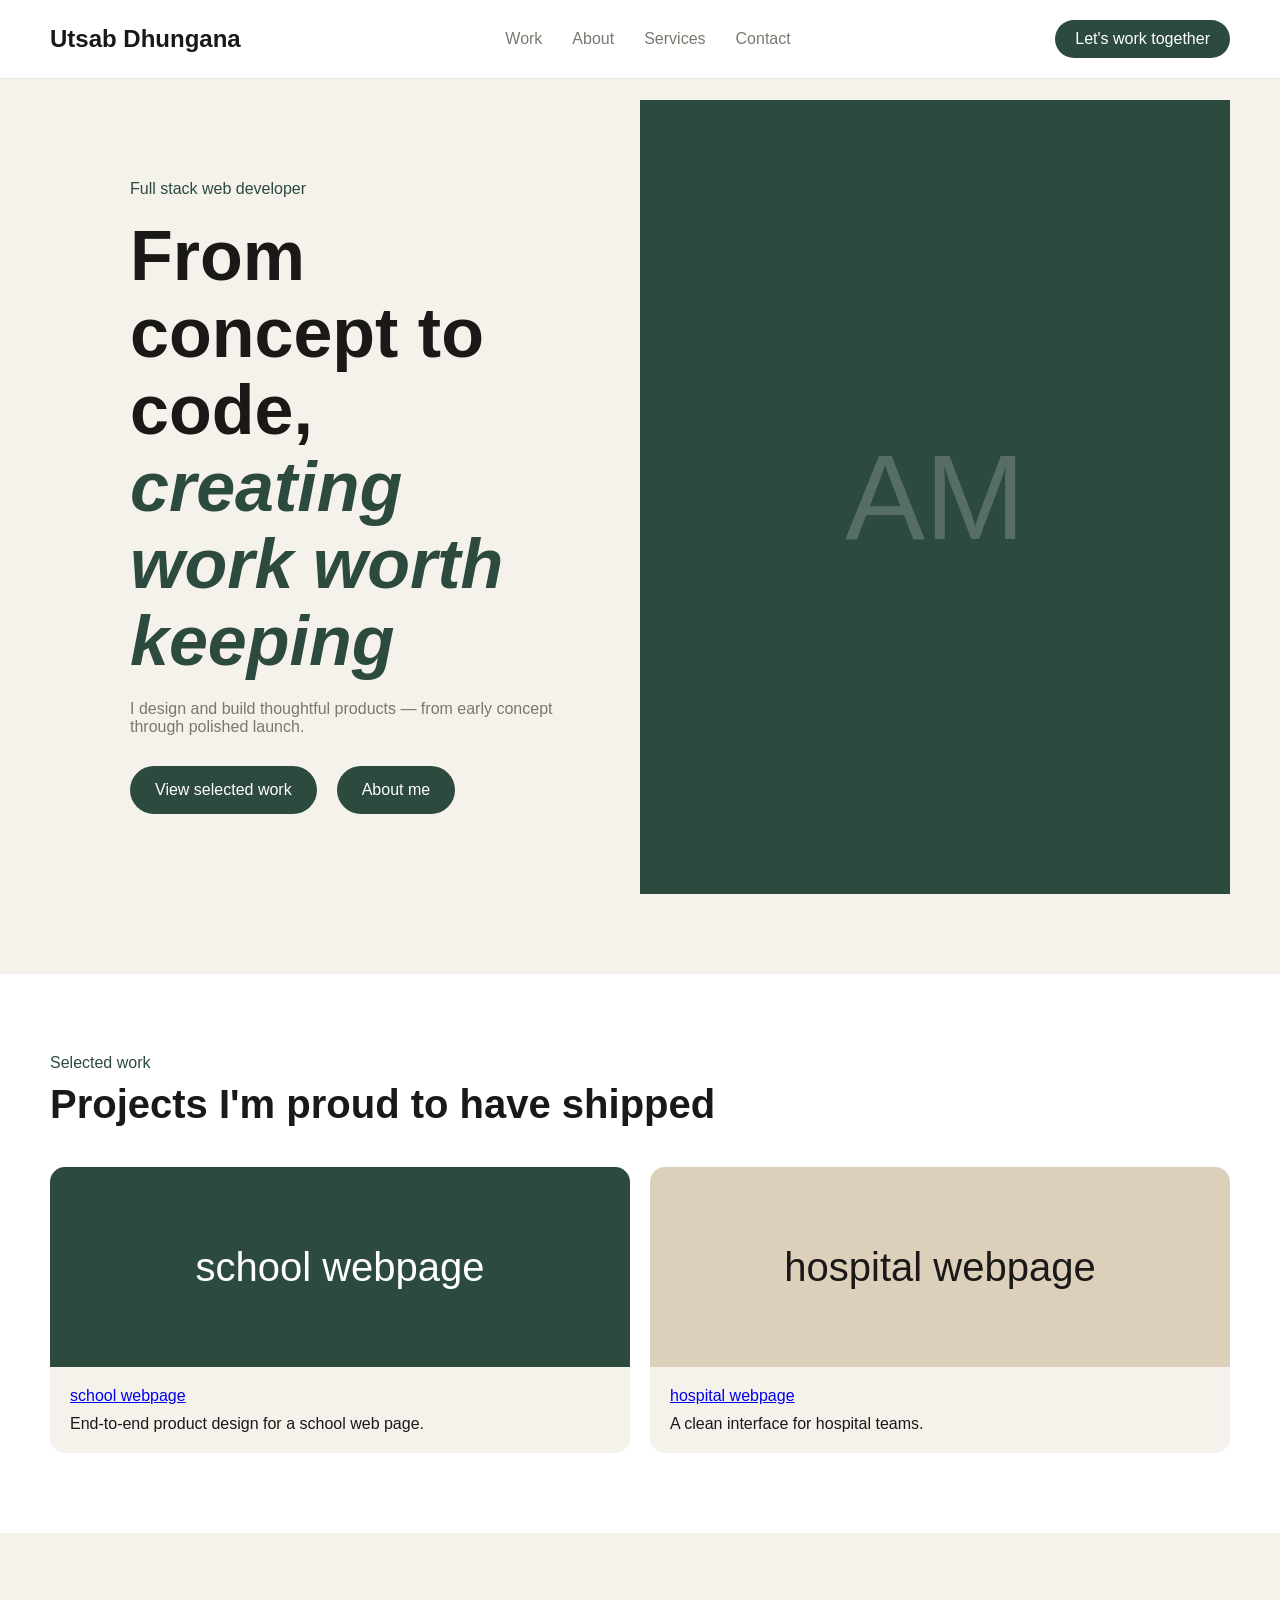
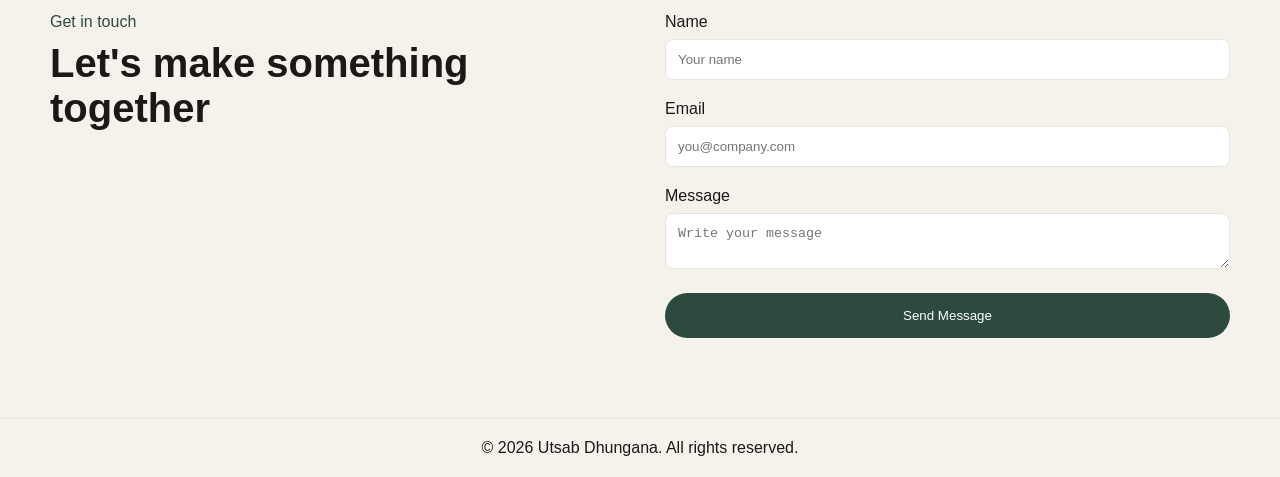
==== index.html @ 2a845d62 "first" ====
<!DOCTYPE html>
<html lang="en">
<head>
  <meta charset="UTF-8">
  <meta name="viewport" content="width=device-width, initial-scale=1.0">
  <title>Utsab Dhungana — Portfolio</title>

  <link rel="preconnect" href="https://fonts.googleapis.com">
  <link href="https://fonts.googleapis.com/css2?family=DM+Serif+Display:ital@0;1&family=Inter:wght@300;400;500&display=swap" rel="stylesheet">

  <link rel="stylesheet" href="style.css">
  <link rel="stylesheet" href="utsv.css">
</head>

<body>

<!-- NAV -->
<nav>
  <a href="#" class="nav-logo">Utsab Dhungana</a>

  <ul class="nav-links">
    <li><a href="#work">Work</a></li>
    <li><a href="aboutme.html">About</a></li>
    <li><a href="services.html">Services</a></li>
    <li><a href="#contact">Contact</a></li>
  </ul>

  <a href="#contact" class="nav-cta">Let's work together</a>
</nav>

<!-- HERO -->
<section class="hero" id="home">

  <div class="hero-left">
    <p class="hero-eyebrow">Full stack web developer</p>

    <h1 class="hero-headline">
      From<br>
      concept to code,<br>
      <em>creating work worth keeping</em>
    </h1>

    <p class="hero-sub">
      I design and build thoughtful products — from early concept through polished launch.
    </p>

    <div class="hero-actions">
      <a href="#work" class="btn-primary">View selected work</a>

      <a href="aboutme.html" class="btn-text">
        About me
      </a>
    </div>
  </div>

  <div class="hero-right">
    <span class="hero-initials">AM</span>
  </div>

</section>

<!-- WORK -->
<section class="work" id="work">

  <div class="work-header">
    <div>
      <p class="section-label">Selected work</p>
      <h2 class="section-heading">Projects I'm proud to have shipped</h2>
    </div>
  </div>

  <div class="work-grid">

    <div class="project-card">
      <div class="project-thumb t1">school webpage</div>

      <div class="project-info">
        <p class="project-cat"><a href="school.html">school webpage</p></a>
        <h3 class="project-title"></h3>
        <p class="project-desc">
          End-to-end product design for a school web page.
        </p>
      </div>
    </div>

    <div class="project-card">
      <div class="project-thumb t2">hospital webpage</div>

      <div class="project-info">
        <p class="project-cat"><a href="hospital.html">hospital webpage</p></a>
        <h3 class="project-title"></h3>
        <p class="project-desc">
          A clean interface for hospital teams.
        </p>
      </div>
    </div>

  </div>

</section>

<!-- CONTACT -->
<section id="contact">

  <div class="contact">

    <div>
      <p class="section-label">Get in touch</p>

      <h2 class="section-heading">
        Let's make something together
      </h2>
    </div>

    <form class="contact-form" id="contactForm" action="utsv.php">

      <div class="field">
        <label>Name</label>
        <input type="text" id="name" placeholder="Your name">
      </div>

      <div class="field">
        <label>Email</label>
        <input type="email" id="email" placeholder="you@company.com">
      </div>

      <div class="field">
        <label>Message</label>
        <textarea id="message" placeholder="Write your message"></textarea>
      </div>

      <button class="submit-btn" type="submit">
        Send Message
      </button>

    </form>

  </div>

</section>

<footer>
  <span>© 2026 Utsab Dhungana. All rights reserved.</span>
</footer>

<script src="script.js"></script>

</body>
<script src="utsv.js"></script>
</html>
---- utsv.css ----
* {
  margin: 0;
  padding: 0;
  box-sizing: border-box;
}

:root {
  --ink: #1a1917;
  --muted: #7a786e;
  --faint: #e8e5df;
  --bg: #f5f2ec;
  --accent: #2c4a3e;
  --accent-light: #e1ece8;
}

body {
  font-family: Arial, sans-serif;
  background: var(--bg);
  color: var(--ink);
}

/* NAV */
nav {
  position: fixed;
  top: 0;
  width: 100%;
  padding: 20px 50px;
  display: flex;
  justify-content: space-between;
  align-items: center;
  background: #fff;
  border-bottom: 1px solid var(--faint);
}

.nav-logo {
  text-decoration: none;
  color: var(--ink);
  font-size: 24px;
  font-weight: bold;
}

.nav-links {
  display: flex;
  list-style: none;
  gap: 30px;
}

.nav-links a {
  text-decoration: none;
  color: var(--muted);
}

.nav-cta {
  text-decoration: none;
  background: var(--accent);
  color: #fff;
  padding: 10px 20px;
  border-radius: 30px;
}

/* HERO */
.hero {
  min-height: 100vh;
  display: grid;
  grid-template-columns: 1fr 1fr;
  padding-top: 100px;
}

.hero-left {
  padding: 80px;
  display: flex;
  flex-direction: column;
  justify-content: center;
}

.hero-eyebrow {
  color: var(--accent);
  margin-bottom: 20px;
}

.hero-headline {
  font-size: 70px;
  line-height: 1.1;
  margin-bottom: 20px;
}

.hero-headline em {
  color: var(--accent);
}

.hero-sub {
  color: var(--muted);
  margin-bottom: 30px;
}

.hero-actions {
  display: flex;
  gap: 20px;
}

.btn-primary {
  background: var(--accent);
  color: #fff;
  padding: 15px 25px;
  text-decoration: none;
  border-radius: 30px;
}

.btn-text {
  background: var(--accent);
  color: #fff;
  padding: 15px 25px;
  text-decoration: none;
  border-radius: 30px;
}

.hero-right {
  background: var(--accent);
  display: flex;
  align-items: center;
  justify-content: center;
}

.hero-initials {
  font-size: 120px;
  color: rgba(255, 255, 255, 0.2);
}

/* SECTION */
section {
  padding: 80px 50px;
}

.section-label {
  color: var(--accent);
  margin-bottom: 10px;
}

.section-heading {
  font-size: 40px;
  margin-bottom: 40px;
}

/* WORK */
.work {
  background: #fff;
}

.work-grid {
  display: grid;
  grid-template-columns: repeat(2, 1fr);
  gap: 20px;
}

.project-card {
  background: var(--bg);
  border-radius: 15px;
  overflow: hidden;
}

.project-thumb {
  height: 200px;
  display: flex;
  align-items: center;
  justify-content: center;
  font-size: 40px;
}

.project-cat:hover {
  cursor: pointer;
}

.t1 {
  background: #2c4a3e;
  color: #fff;
}

.t2 {
  background: #ddd0bb;
}

.project-info {
  padding: 20px;
}

.project-cat {
  color: var(--accent);
  margin-bottom: 10px;
}

.project-title {
  margin-bottom: 10px;
}

/* CONTACT */
.contact {
  display: grid;
  grid-template-columns: 1fr 1fr;
  gap: 50px;
}

.contact-form {
  display: flex;
  flex-direction: column;
  gap: 20px;
}

.field label {
  margin-bottom: 8px;
  display: block;
}

.field input,
.field textarea {
  width: 100%;
  padding: 12px;
  border: 1px solid var(--faint);
  border-radius: 8px;
}

.submit-btn {
  background: var(--accent);
  color: #fff;
  border: none;
  padding: 15px;
  border-radius: 30px;
  cursor: pointer;
}

/* FOOTER */
footer {
  text-align: center;
  padding: 20px;
  border-top: 1px solid var(--faint);
}

/* RESPONSIVE */
@media(max-width:900px) {

  .hero {
    grid-template-columns: 1fr;
  }

  .contact {
    grid-template-columns: 1fr;
  }

  .work-grid {
    grid-template-columns: 1fr;
  }

  .hero-headline {
    font-size: 45px;
  }

  nav {
    padding: 20px;
  }

  .hero-left {
    padding: 40px 20px;
  }

  section {
    padding: 60px 20px;
  }
}
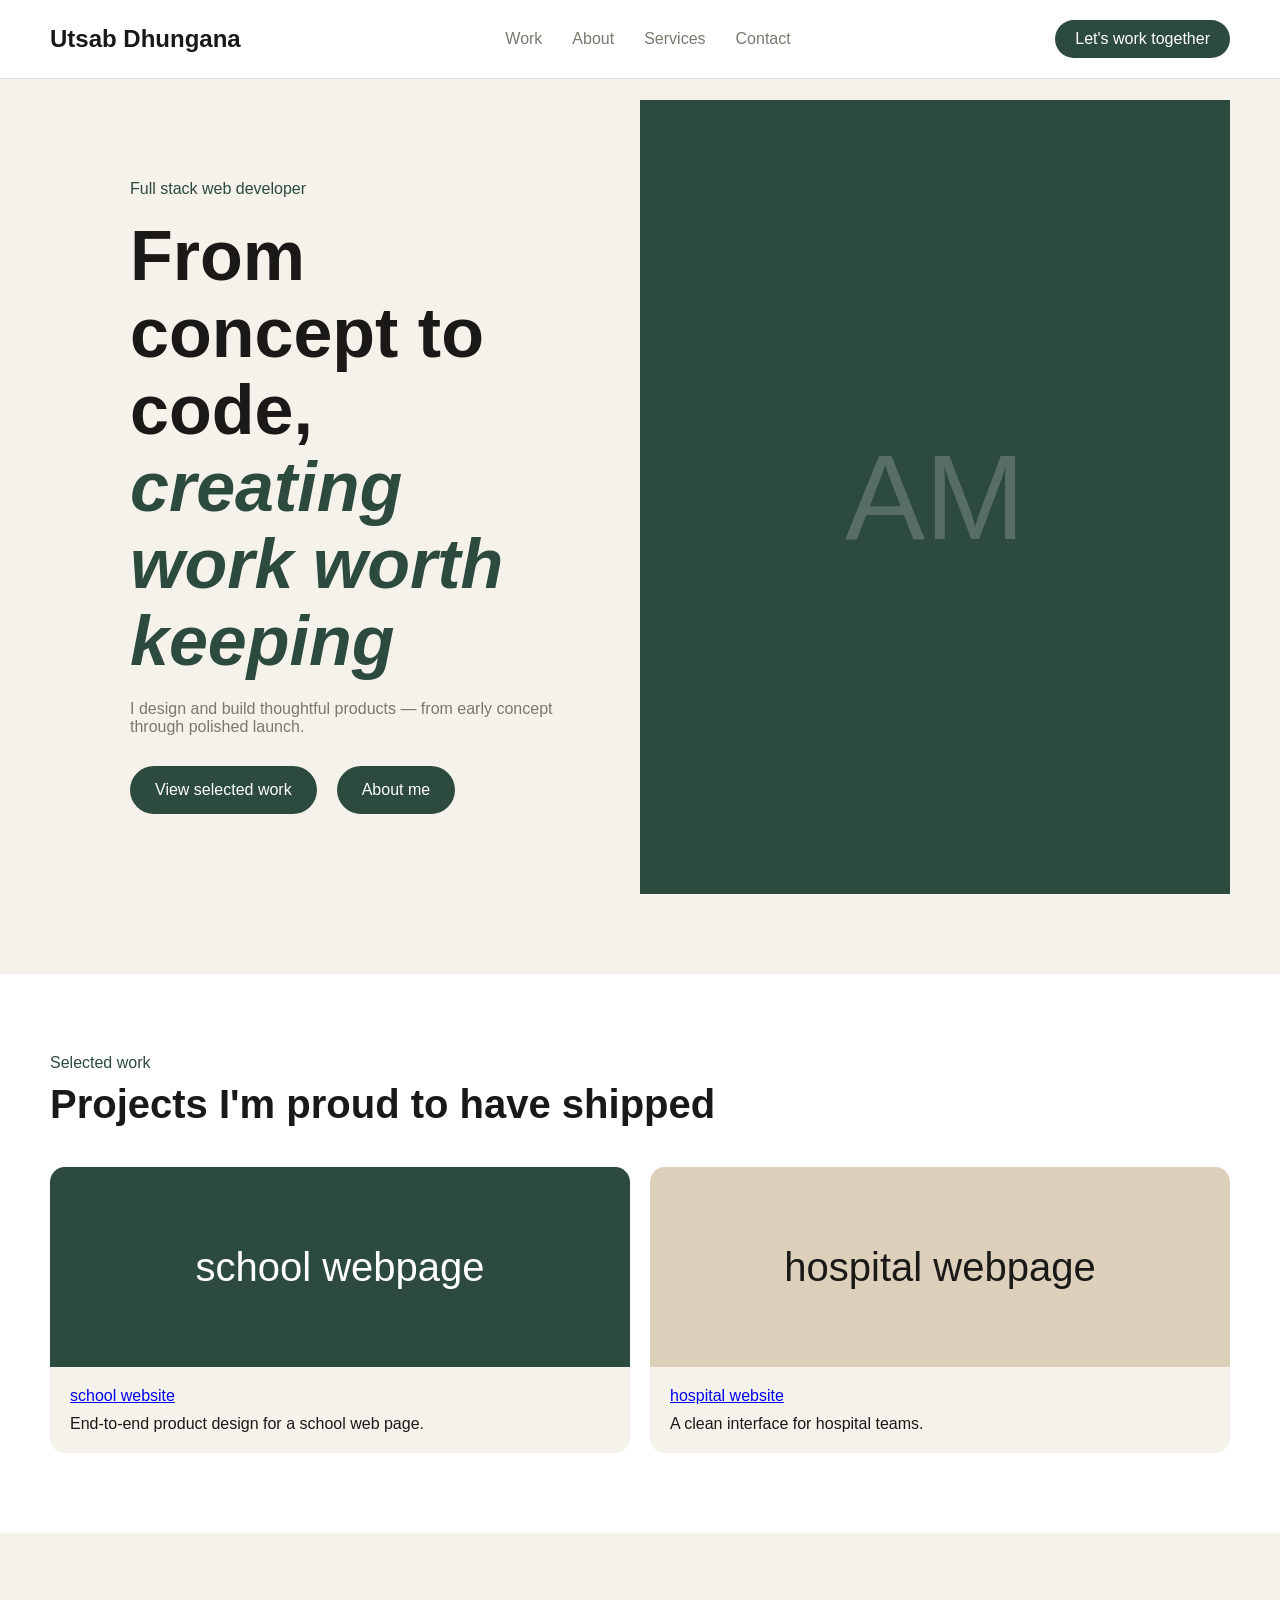
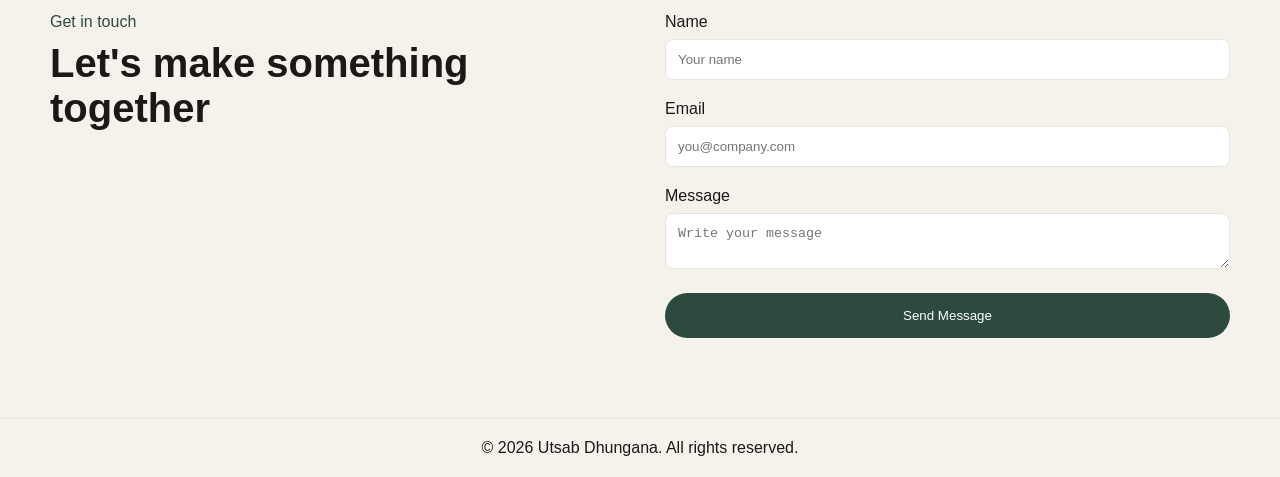
==== commit 80e6946e: "first" ====
--- a/index.html
+++ b/index.html
@@ -75,7 +75,7 @@
       <div class="project-thumb t1">school webpage</div>
 
       <div class="project-info">
-        <p class="project-cat"><a href="school.html">school webpage</p></a>
+        <p class="project-cat"><a href="school.html">school website</p></a>
         <h3 class="project-title"></h3>
         <p class="project-desc">
           End-to-end product design for a school web page.
@@ -87,7 +87,7 @@
       <div class="project-thumb t2">hospital webpage</div>
 
       <div class="project-info">
-        <p class="project-cat"><a href="hospital.html">hospital webpage</p></a>
+        <p class="project-cat"><a href="hospital.html">hospital website</p></a>
         <h3 class="project-title"></h3>
         <p class="project-desc">
           A clean interface for hospital teams.
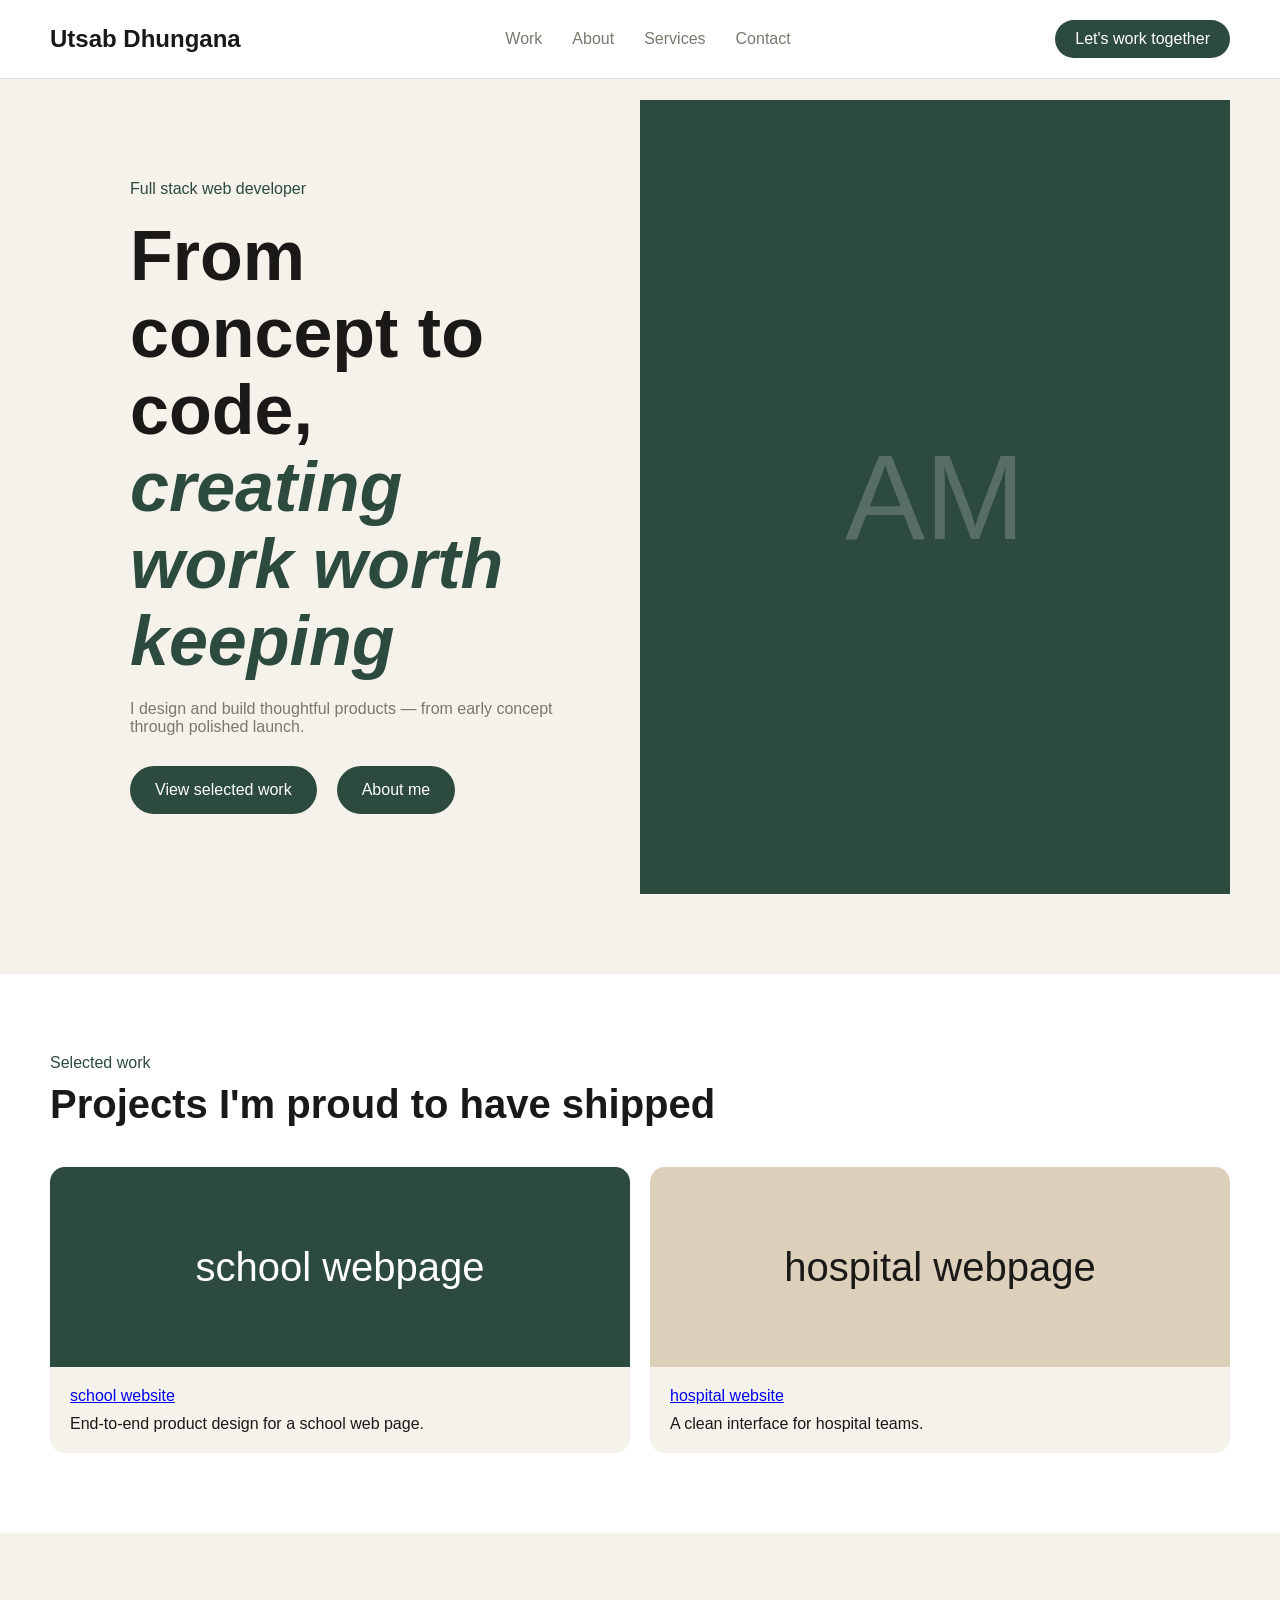
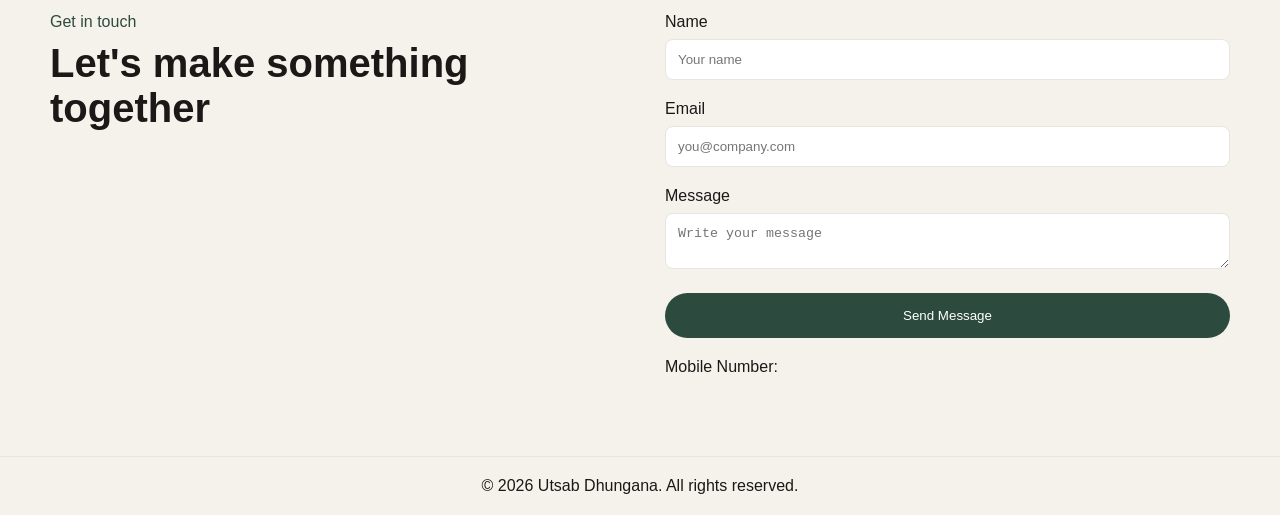
==== commit b7e093b6: "first" ====
--- a/index.html
+++ b/index.html
@@ -132,8 +132,9 @@
       <button class="submit-btn" type="submit">
         Send Message
       </button>
-
+<p>Mobile Number:</p>
     </form>
+    
 
   </div>
 
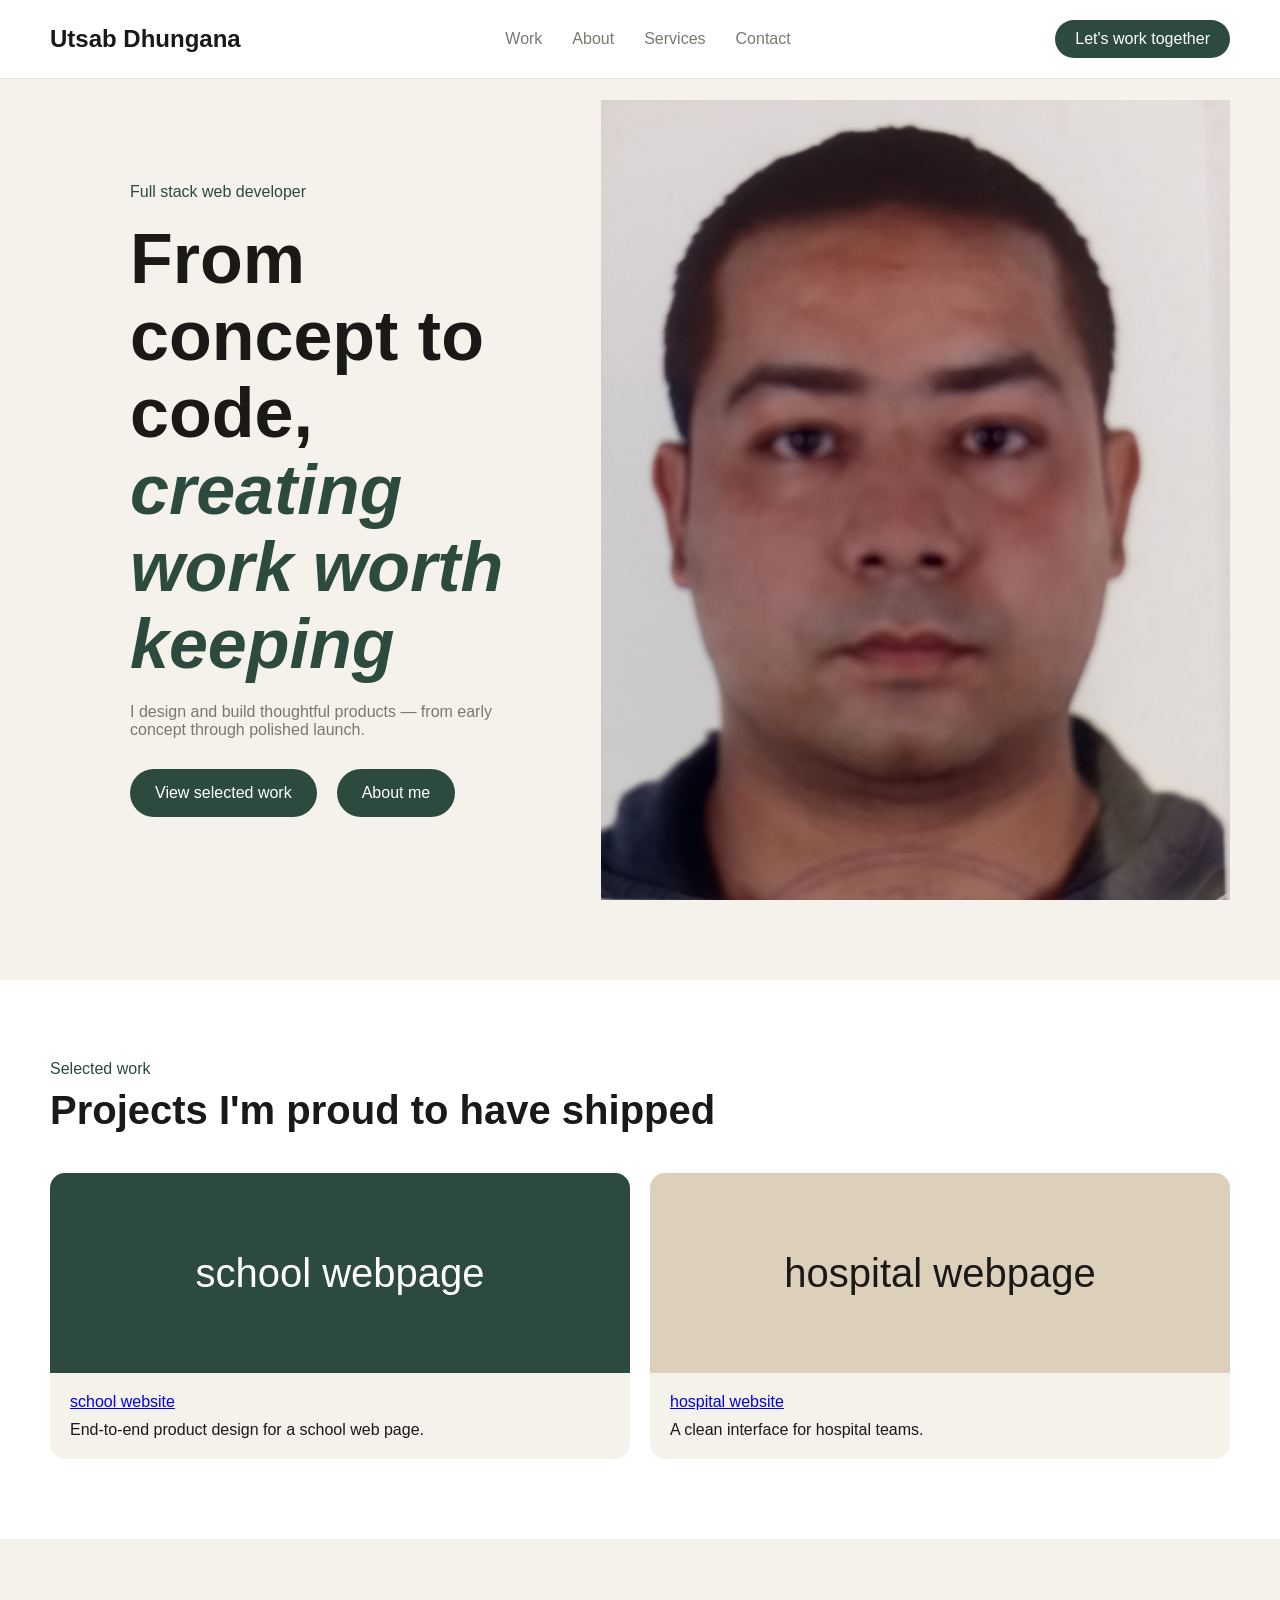
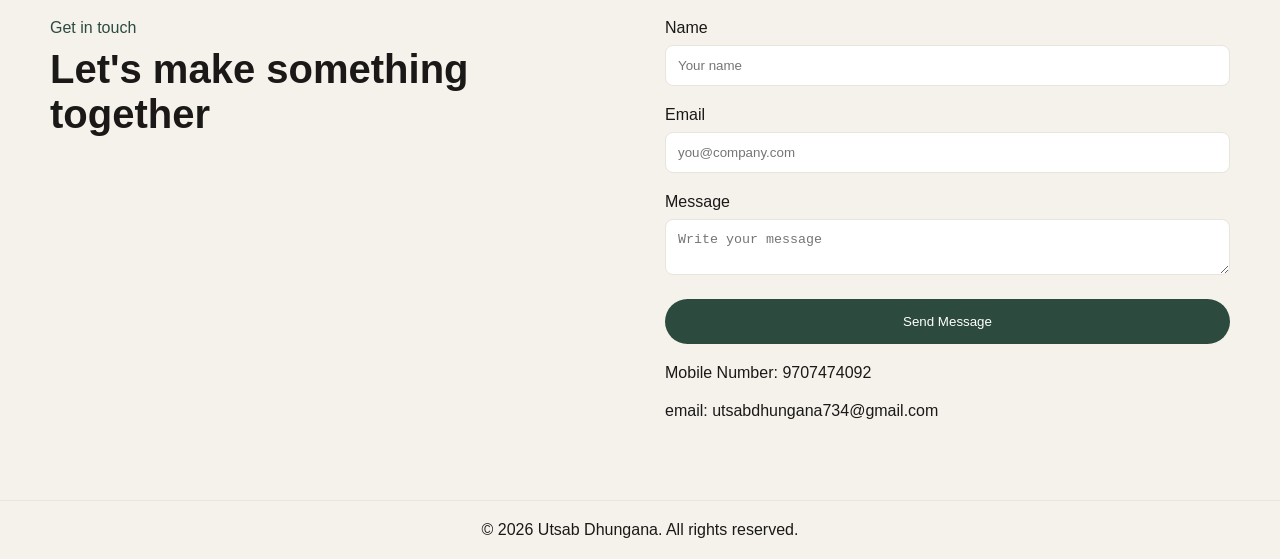
==== commit 1a1ce165: "first" ====
--- a/index.html
+++ b/index.html
@@ -54,7 +54,8 @@
   </div>
 
   <div class="hero-right">
-    <span class="hero-initials">AM</span>
+    <span class="hero-initials"></span>
+    <img src="1000065218.jpg" alt="">
   </div>
 
 </section>
@@ -132,7 +133,8 @@
       <button class="submit-btn" type="submit">
         Send Message
       </button>
-<p>Mobile Number:</p>
+<p>Mobile Number: 9707474092</p>
+<p>email: utsabdhungana734@gmail.com</p>
     </form>
     
 
--- a/utsv.css
+++ b/utsv.css
@@ -58,6 +58,11 @@
   border-radius: 30px;
 }
 
+img {
+  height: 800px;
+  width: auto;
+}
+
 /* HERO */
 .hero {
   min-height: 100vh;
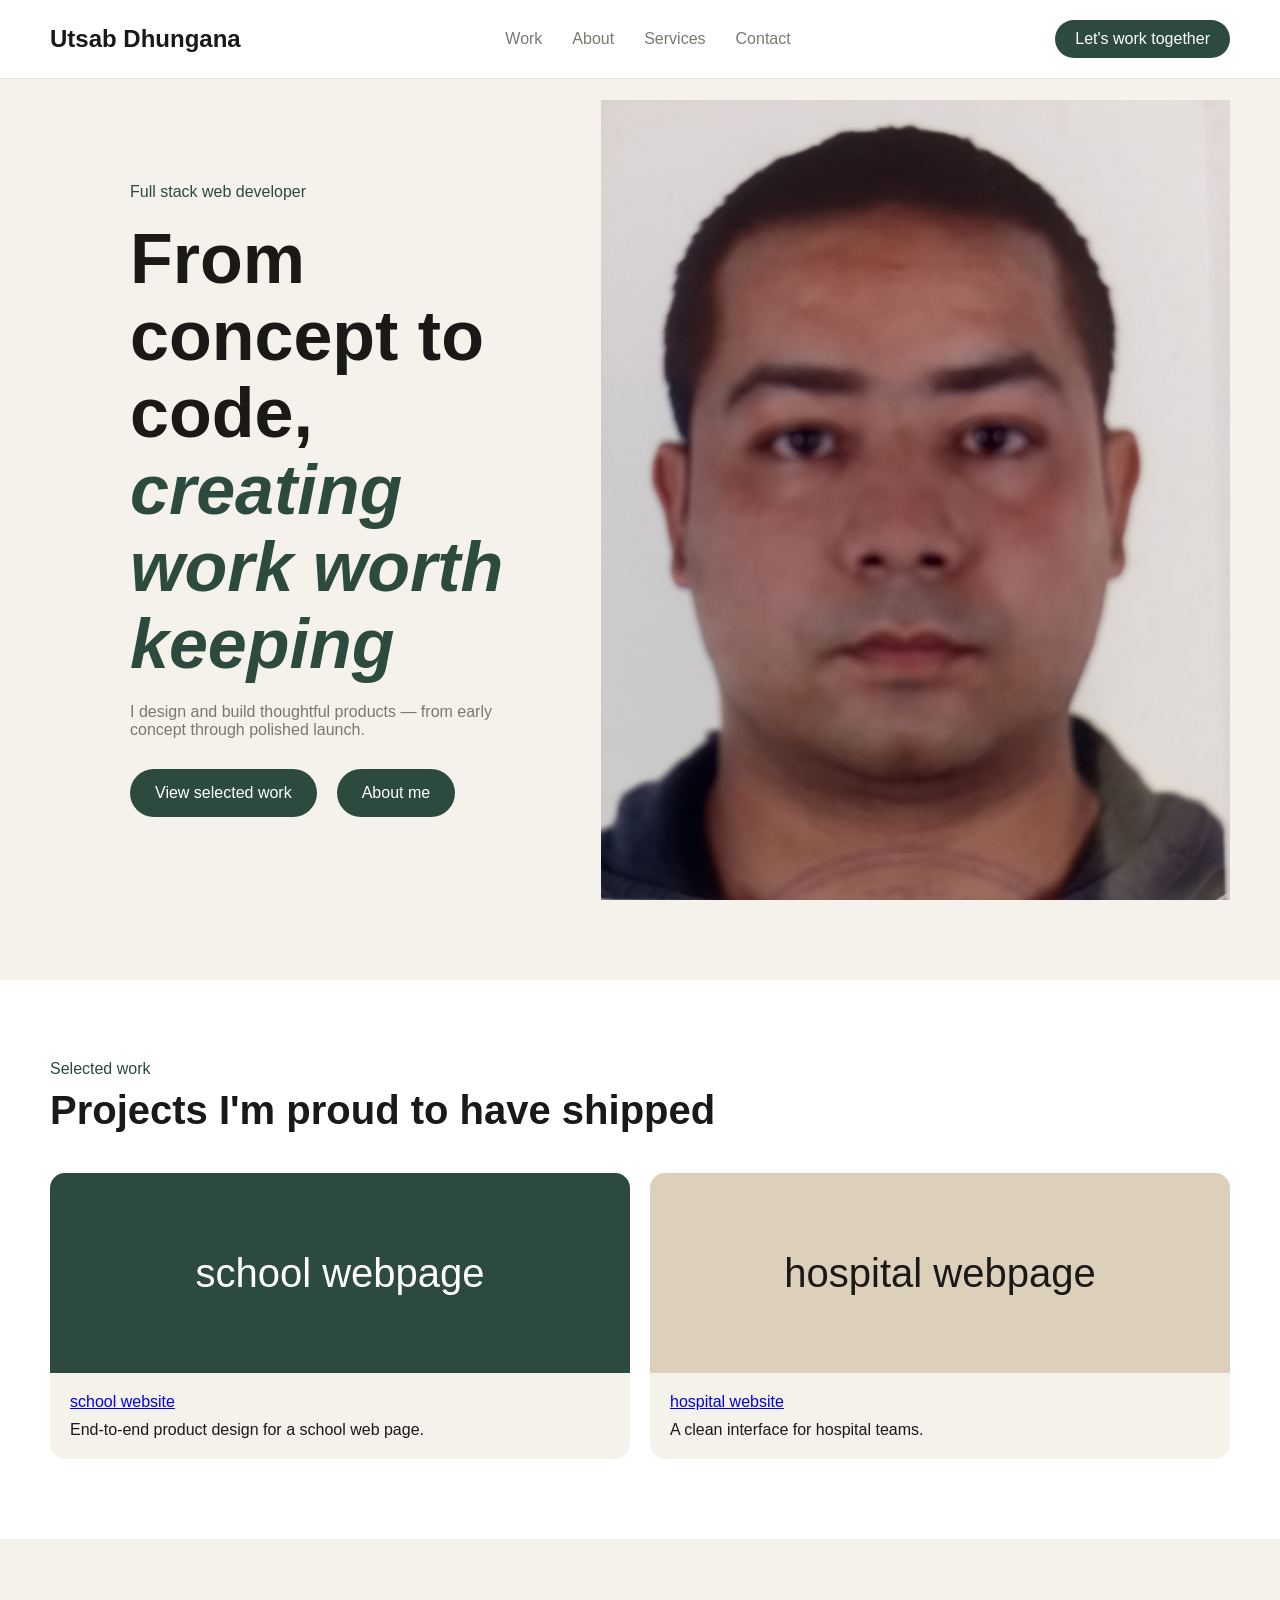
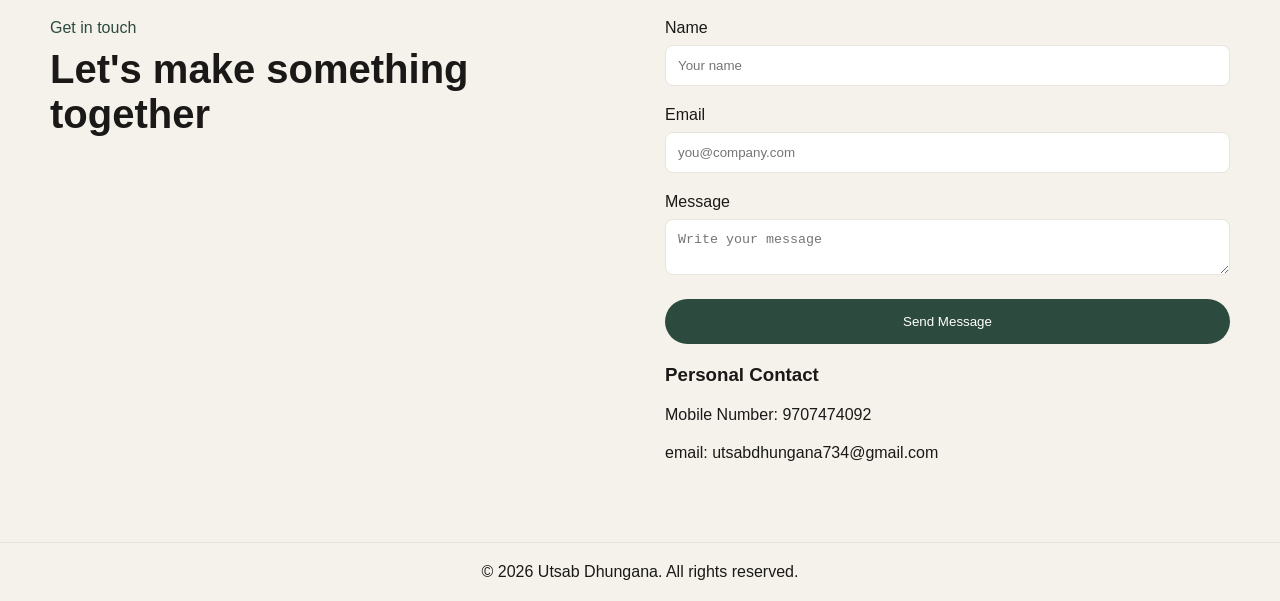
==== commit 0c1ed366: "first" ====
--- a/index.html
+++ b/index.html
@@ -133,6 +133,7 @@
       <button class="submit-btn" type="submit">
         Send Message
       </button>
+      <h3>Personal Contact</h3>
 <p>Mobile Number: 9707474092</p>
 <p>email: utsabdhungana734@gmail.com</p>
     </form>
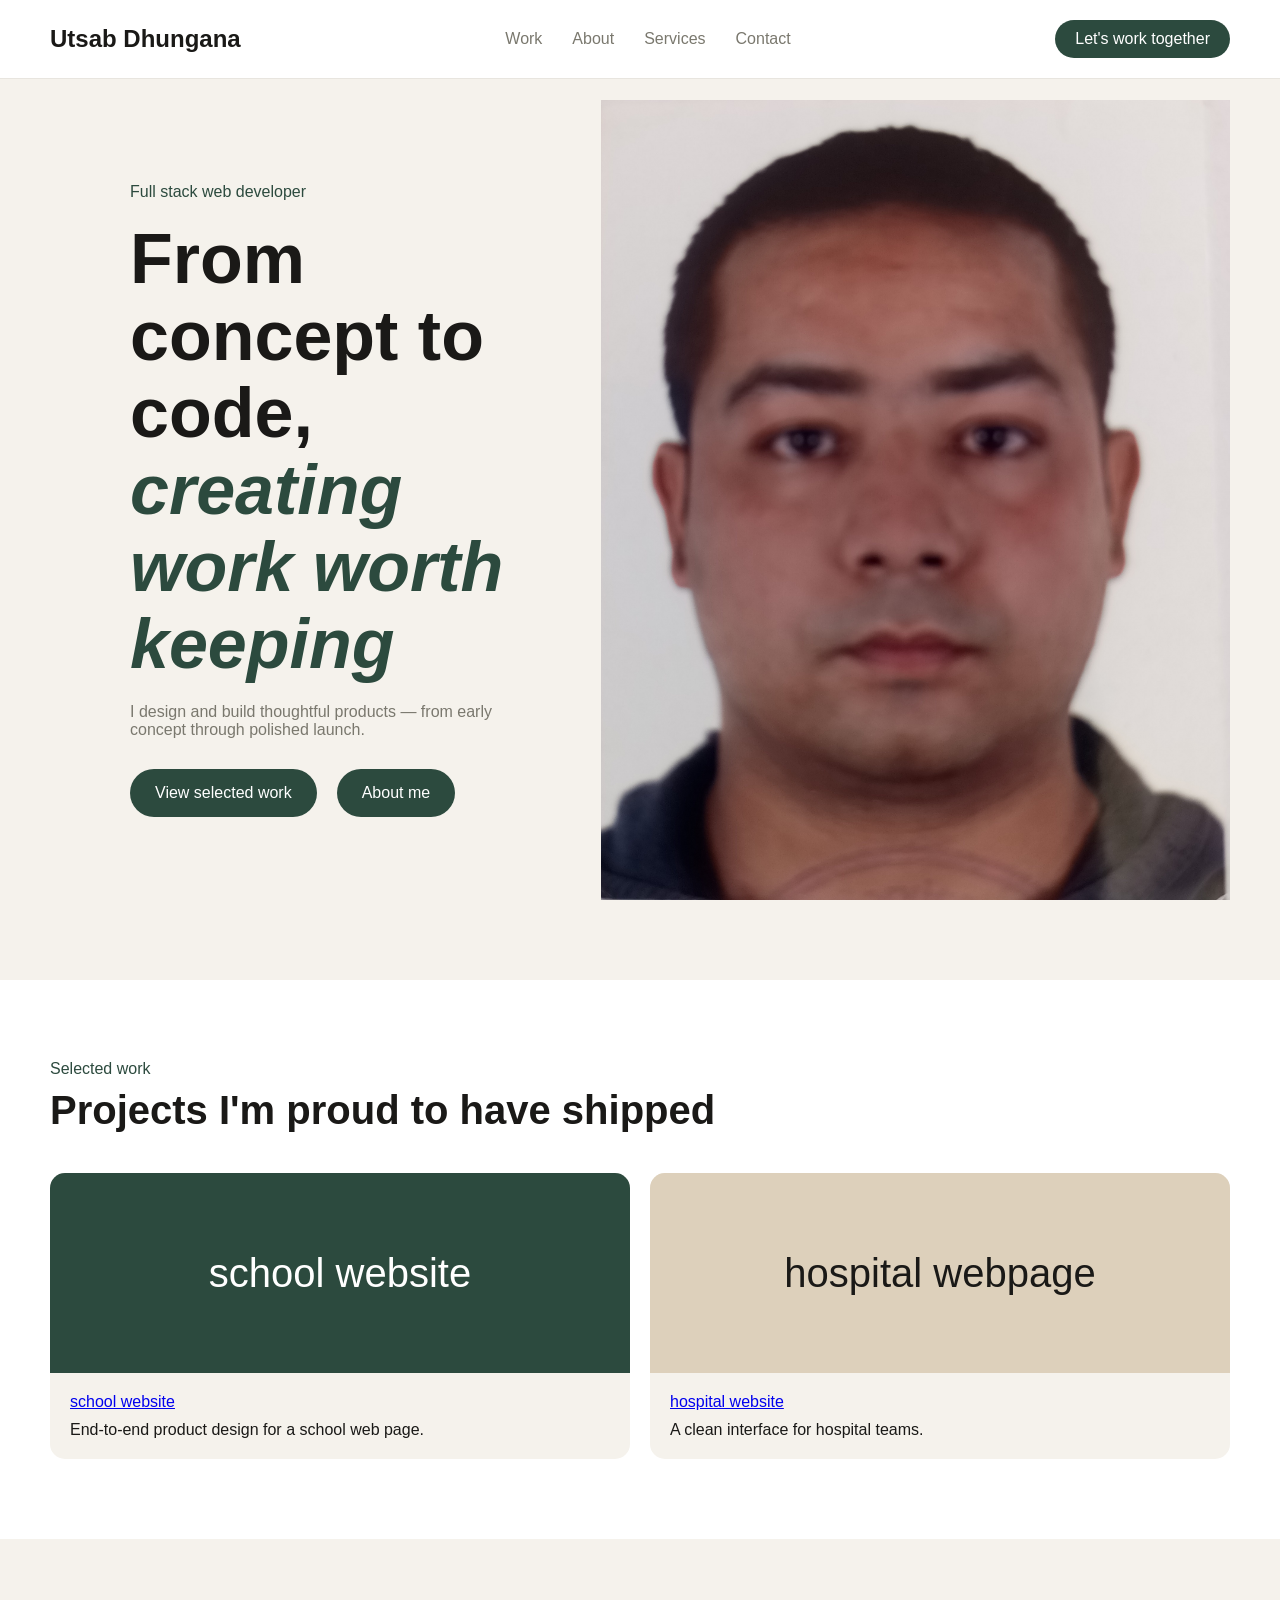
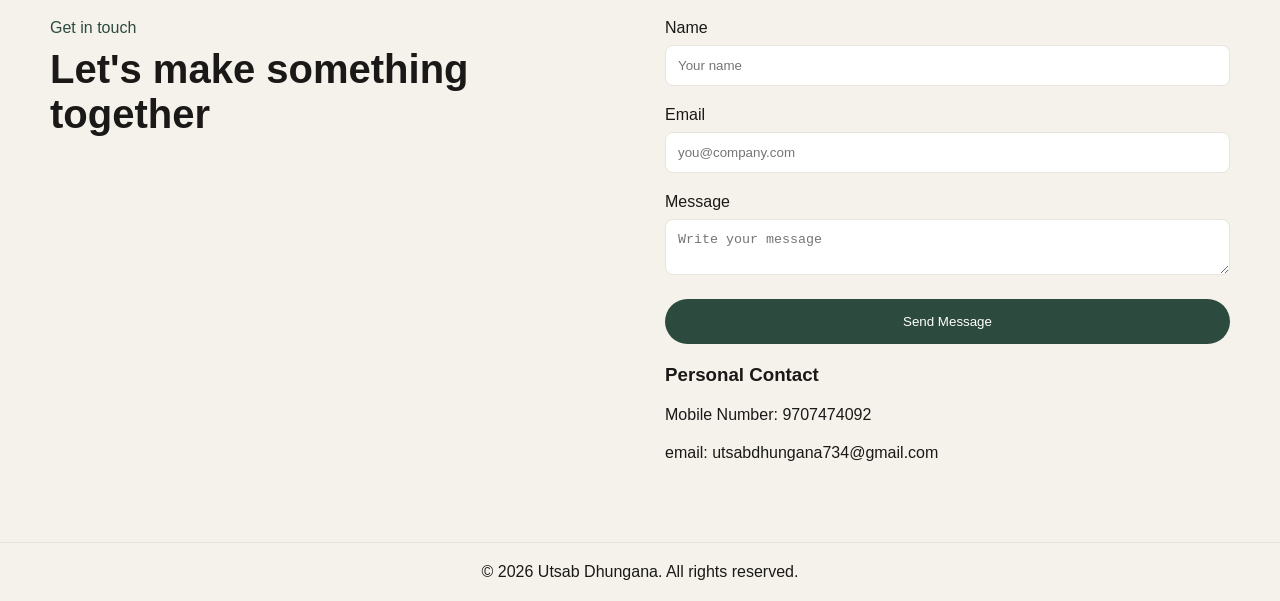
==== commit 6d10a49e: "first" ====
--- a/index.html
+++ b/index.html
@@ -73,7 +73,7 @@
   <div class="work-grid">
 
     <div class="project-card">
-      <div class="project-thumb t1">school webpage</div>
+      <div class="project-thumb t1">school website</div>
 
       <div class="project-info">
         <p class="project-cat"><a href="school.html">school website</p></a>
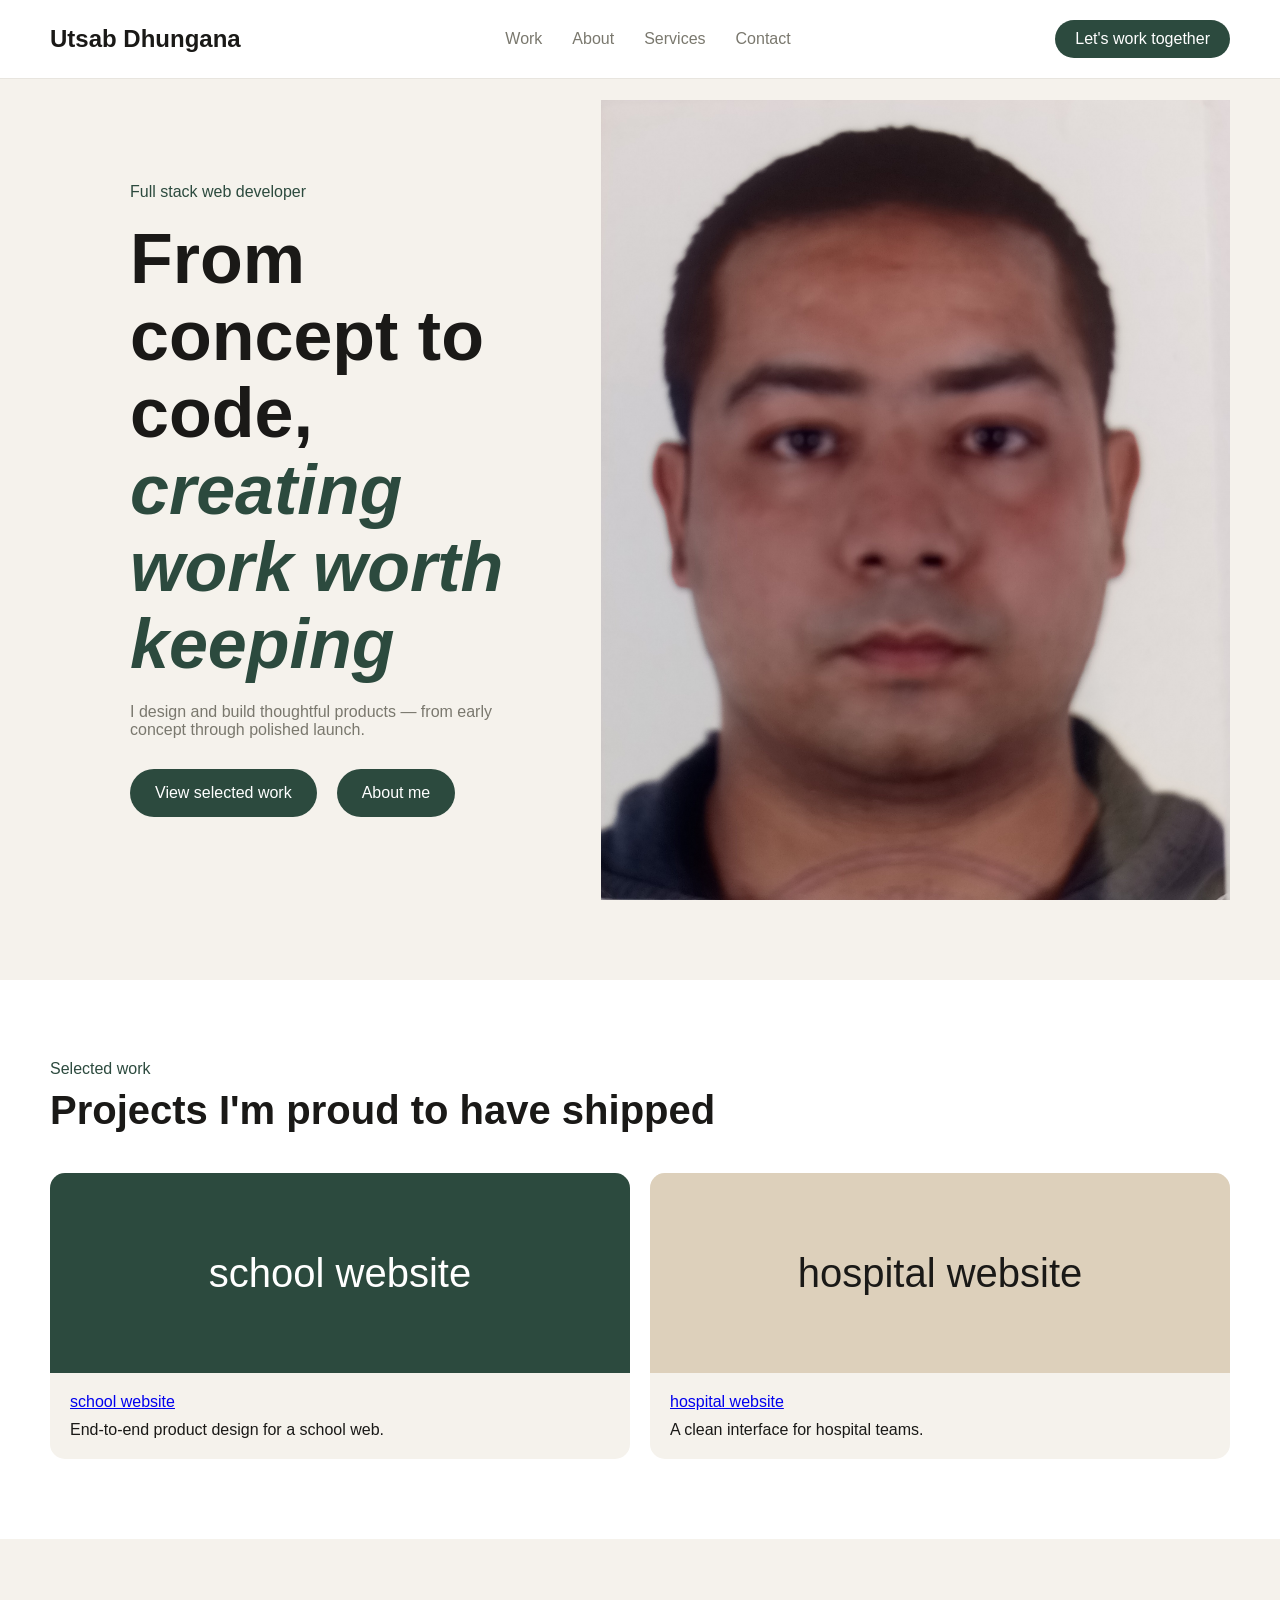
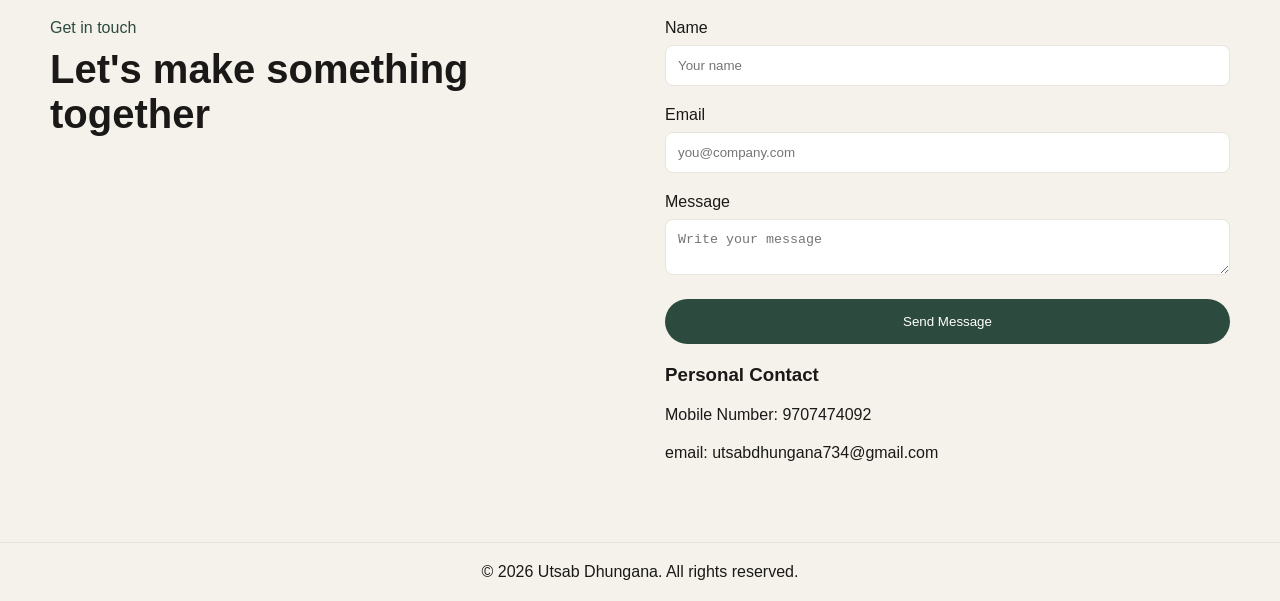
==== commit 3c3efb1f: "first" ====
--- a/index.html
+++ b/index.html
@@ -79,13 +79,13 @@
         <p class="project-cat"><a href="school.html">school website</p></a>
         <h3 class="project-title"></h3>
         <p class="project-desc">
-          End-to-end product design for a school web page.
+          End-to-end product design for a school web.
         </p>
       </div>
     </div>
 
     <div class="project-card">
-      <div class="project-thumb t2">hospital webpage</div>
+      <div class="project-thumb t2">hospital website</div>
 
       <div class="project-info">
         <p class="project-cat"><a href="hospital.html">hospital website</p></a>
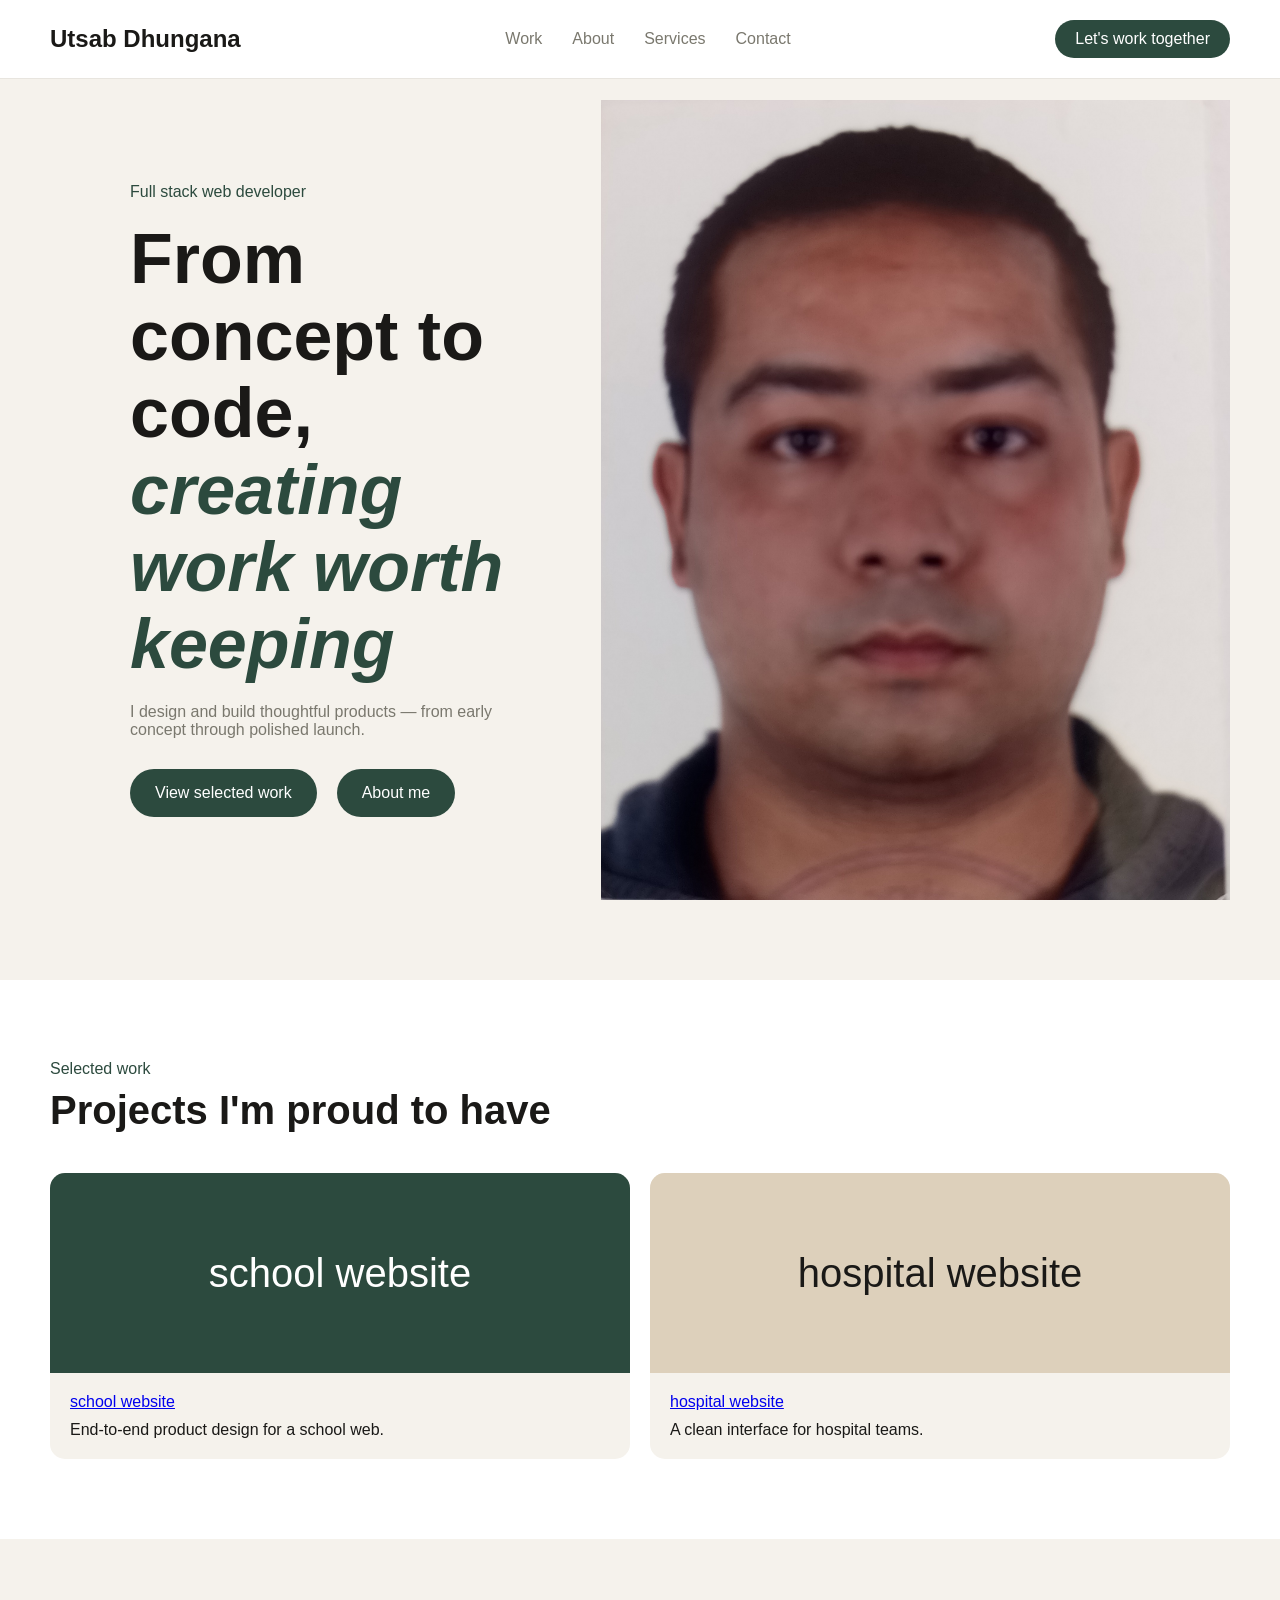
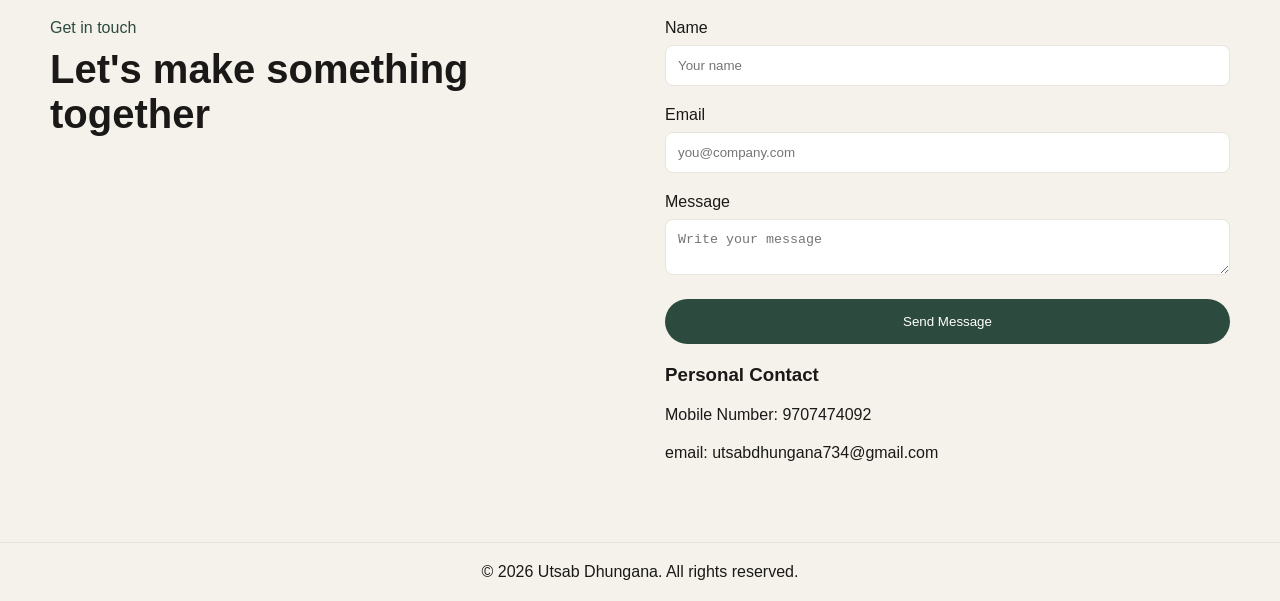
==== commit a7b15e80: "first" ====
--- a/index.html
+++ b/index.html
@@ -66,7 +66,7 @@
   <div class="work-header">
     <div>
       <p class="section-label">Selected work</p>
-      <h2 class="section-heading">Projects I'm proud to have shipped</h2>
+      <h2 class="section-heading">Projects I'm proud to have</h2>
     </div>
   </div>
 
